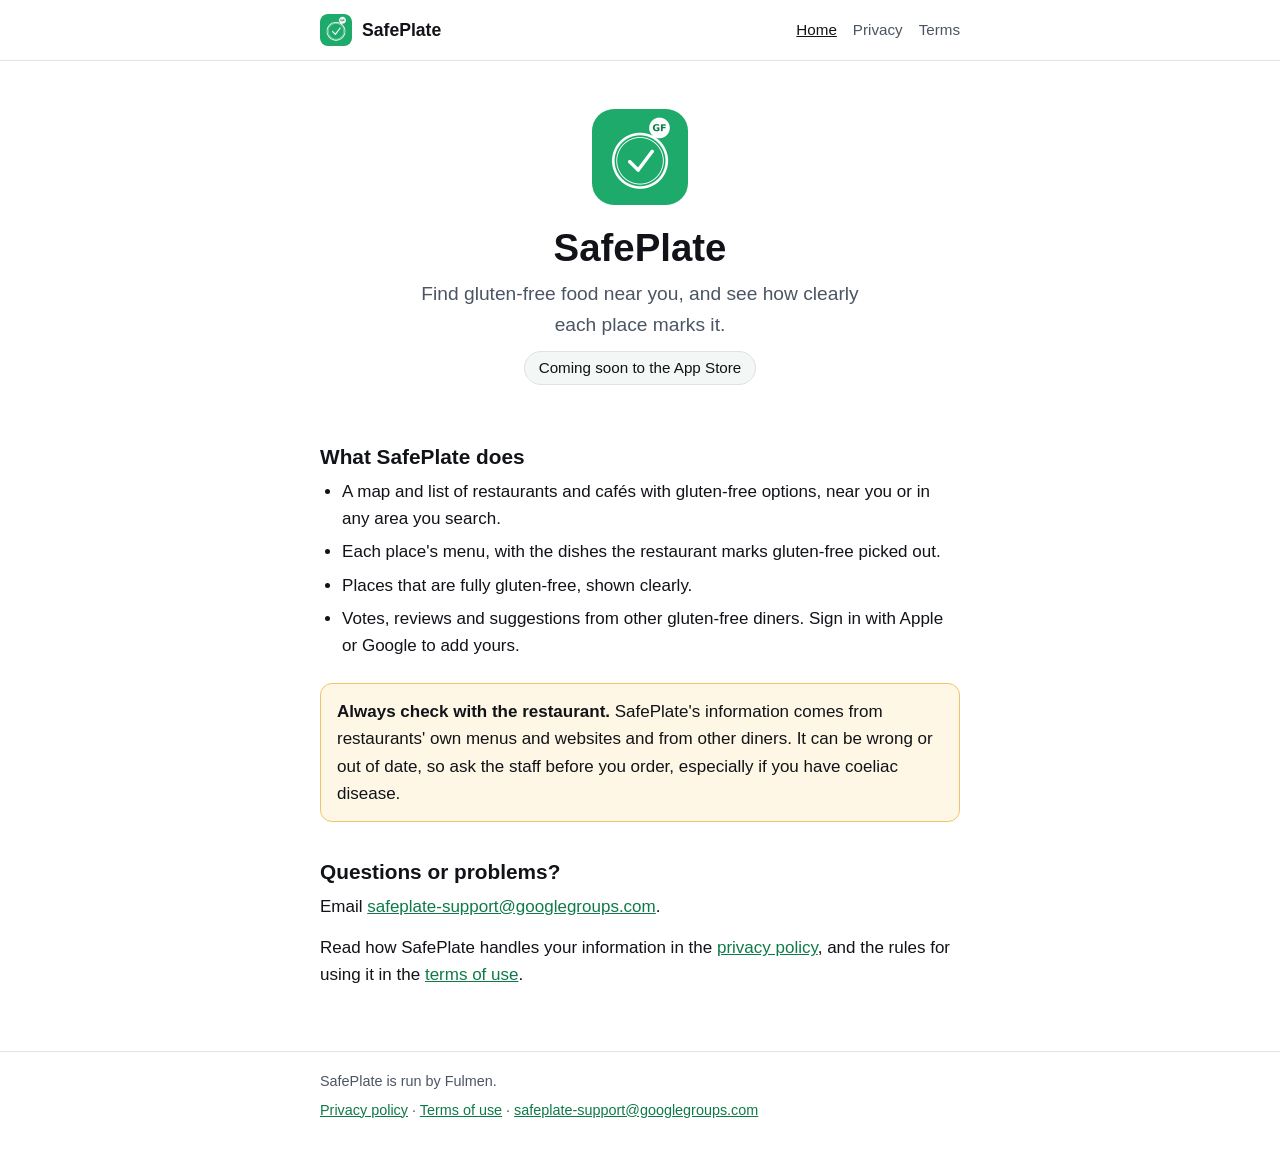
==== index.html @ 0b8d6779 "SafePlate web pages: home page, privacy policy and terms of use Google's sign-in can't leave Testing" ====
<!doctype html>
<html lang="en">
<head>
<meta charset="utf-8">
<meta name="viewport" content="width=device-width, initial-scale=1">
<title>SafePlate: gluten-free dining you can check</title>
<meta name="description" content="SafePlate is an app for people who eat gluten-free. It shows which restaurants and dishes are marked gluten-free, and how clearly.">
<link rel="icon" href="favicon-32.png" type="image/png">
<link rel="stylesheet" href="style.css">
</head>
<body>
<header>
  <div class="wrap">
    <a class="brand" href="index.html"><img src="icon-192.png" alt="">SafePlate</a>
    <nav>
      <a href="index.html" aria-current="page">Home</a>
      <a href="privacy.html">Privacy</a>
      <a href="terms.html">Terms</a>
    </nav>
  </div>
</header>
<main>
  <div class="wrap">
    <section class="hero">
      <img src="icon-192.png" alt="SafePlate app icon">
      <h1>SafePlate</h1>
      <p class="tagline">Find gluten-free food near you, and see how clearly each place marks it.</p>
      <p><span class="soon">Coming soon to the App Store</span></p>
    </section>

    <h2>What SafePlate does</h2>
    <ul>
      <li>A map and list of restaurants and caf&eacute;s with gluten-free options, near you or in any area you search.</li>
      <li>Each place's menu, with the dishes the restaurant marks gluten-free picked out.</li>
      <li>Places that are fully gluten-free, shown clearly.</li>
      <li>Votes, reviews and suggestions from other gluten-free diners. Sign in with Apple or Google to add yours.</li>
    </ul>

    <div class="note">
      <p><strong>Always check with the restaurant.</strong> SafePlate's information comes from restaurants' own
      menus and websites and from other diners. It can be wrong or out of date, so ask the staff before you order,
      especially if you have coeliac disease.</p>
    </div>

    <h2>Questions or problems?</h2>
    <p>Email <a href="mailto:safeplate-support@googlegroups.com">safeplate-support@googlegroups.com</a>.</p>
    <p>Read how SafePlate handles your information in the <a href="privacy.html">privacy policy</a>, and the rules
    for using it in the <a href="terms.html">terms of use</a>.</p>
  </div>
</main>
<footer>
  <div class="wrap">
    <p>SafePlate is run by Fulmen.</p>
    <p><a href="privacy.html">Privacy policy</a> &middot; <a href="terms.html">Terms of use</a> &middot;
    <a href="mailto:safeplate-support@googlegroups.com">safeplate-support@googlegroups.com</a></p>
  </div>
</footer>
</body>
</html>
---- style.css ----
:root {
  --bg: #ffffff;
  --surface: #f3f7f5;
  --text: #111318;
  --muted: #4b5563;
  --line: #dde5e1;
  --green: #0e7a49;
  --link: #0e7a49;
  --note-bg: #fff7e6;
  --note-line: #f0c36a;
  color-scheme: light dark;
}
@media (prefers-color-scheme: dark) {
  :root {
    --bg: #0f1412;
    --surface: #18201c;
    --text: #e8ecea;
    --muted: #a7b1ac;
    --line: #2a3530;
    --link: #4cc98f;
    --note-bg: #2a2416;
    --note-line: #8a6a24;
  }
}
* { box-sizing: border-box; }
html { -webkit-text-size-adjust: 100%; }
body {
  margin: 0;
  background: var(--bg);
  color: var(--text);
  font: 17px/1.6 -apple-system, BlinkMacSystemFont, "Segoe UI", Roboto, Helvetica, Arial, sans-serif;
}
.wrap { max-width: 42rem; margin: 0 auto; padding: 0 16px; }
header { border-bottom: 1px solid var(--line); }
header .wrap { display: flex; align-items: center; justify-content: space-between; gap: 12px; padding-top: 14px; padding-bottom: 14px; flex-wrap: wrap; }
.brand { display: flex; align-items: center; gap: 10px; color: var(--text); text-decoration: none; font-weight: 700; font-size: 1.1rem; }
.brand img { width: 32px; height: 32px; border-radius: 8px; }
nav { display: flex; gap: 16px; font-size: 0.95rem; }
nav a { color: var(--muted); text-decoration: none; }
nav a:hover, nav a[aria-current="page"] { color: var(--text); text-decoration: underline; }
main { padding: 32px 0 48px; }
h1 { font-size: 2rem; line-height: 1.2; margin: 0 0 8px; }
h2 { font-size: 1.3rem; line-height: 1.3; margin: 36px 0 8px; }
h3 { font-size: 1.05rem; margin: 22px 0 4px; }
p, ul { margin: 0 0 14px; }
ul { padding-left: 1.3em; }
li { margin-bottom: 6px; }
a { color: var(--link); }
.updated { color: var(--muted); margin-bottom: 24px; }
.hero { text-align: center; padding: 16px 0 8px; }
.hero img { width: 96px; height: 96px; border-radius: 22px; }
.hero h1 { font-size: 2.4rem; margin-top: 12px; }
.tagline { font-size: 1.2rem; color: var(--muted); max-width: 30rem; margin: 0 auto 10px; }
.soon { display: inline-block; background: var(--surface); border: 1px solid var(--line); border-radius: 999px; padding: 4px 14px; font-size: 0.95rem; }
.note { background: var(--note-bg); border: 1px solid var(--note-line); border-radius: 12px; padding: 14px 16px; margin: 24px 0; }
.note p:last-child { margin-bottom: 0; }
.card { background: var(--surface); border: 1px solid var(--line); border-radius: 12px; padding: 14px 16px; margin: 20px 0; }
.card ul { margin-bottom: 0; }
footer { border-top: 1px solid var(--line); color: var(--muted); font-size: 0.9rem; }
footer .wrap { padding-top: 18px; padding-bottom: 28px; }
footer p { margin: 0 0 6px; }
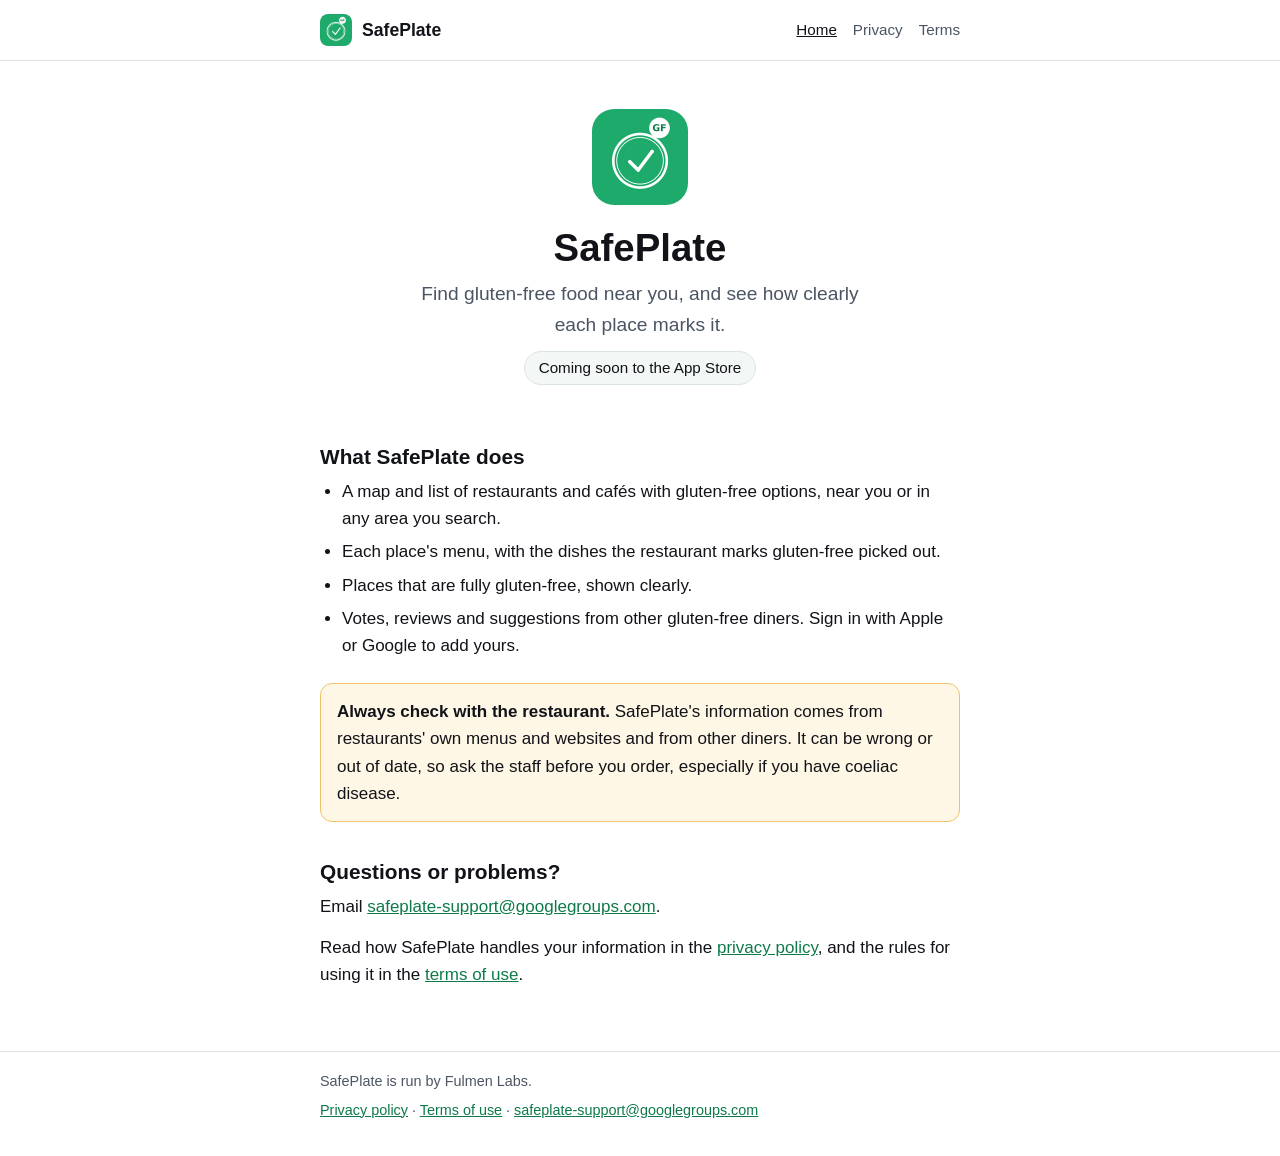
==== commit 4761c9d6: "Say "Fulmen Labs", as the app does; the privacy policy says the Profile screen shows your email Both" ====
--- a/index.html
+++ b/index.html
@@ -50,7 +50,7 @@
 </main>
 <footer>
   <div class="wrap">
-    <p>SafePlate is run by Fulmen.</p>
+    <p>SafePlate is run by Fulmen Labs.</p>
     <p><a href="privacy.html">Privacy policy</a> &middot; <a href="terms.html">Terms of use</a> &middot;
     <a href="mailto:safeplate-support@googlegroups.com">safeplate-support@googlegroups.com</a></p>
   </div>
